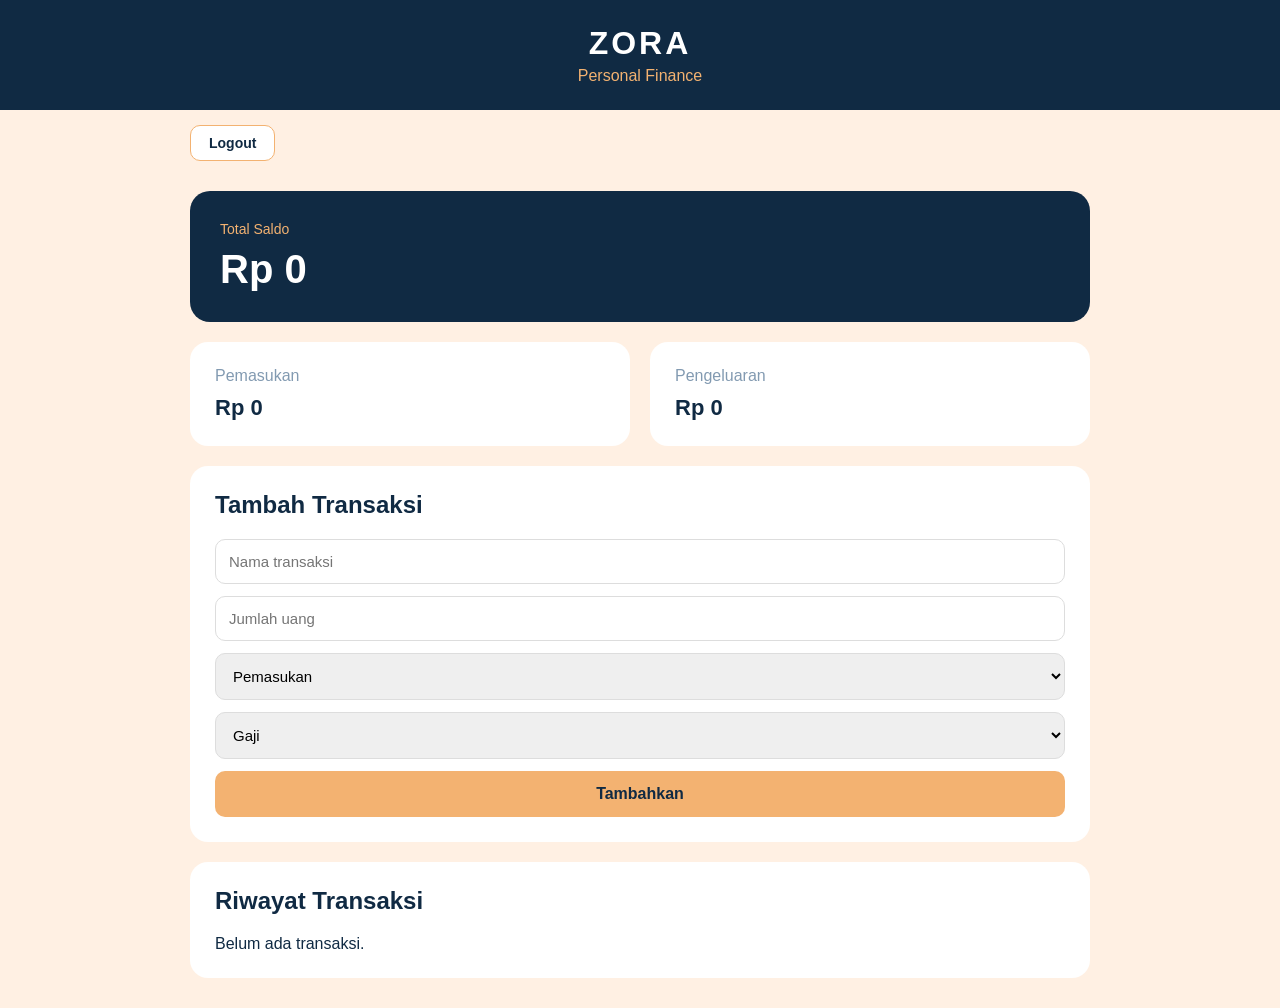
==== index.html @ 5204aea9 "Initial commit - ZORA Personal Finance" ====
<!DOCTYPE html>
<html lang="en">
<head>
    <meta charset="UTF-8">
    <meta name="viewport" content="width=device-width, initial-scale=1.0">

    <title>ZORA - Personal Finance</title>

    <link rel="stylesheet" href="style.css">

</head>

<body>

    <header>
        <h1>ZORA</h1>
        <p>Personal Finance</p>
    </header>

    <div class="logout-container">
        <button class="logout-btn" onclick="logout()">Logout</button>
    </div>

    <main>

        <section class="saldo">
            <p>Total Saldo</p>
            <h2 id="saldo">Rp 0</h2>
        </section>

        <section class="ringkasan">

            <div class="card">
                <p>Pemasukan</p>
                <h3 id="pemasukan">Rp 0</h3>
            </div>

            <div class="card">
                <p>Pengeluaran</p>
                <h3 id="pengeluaran">Rp 0</h3>
            </div>

        </section>

        <section class="form">

            <h2>Tambah Transaksi</h2>

            <div id="namaTransaksiContainer">

                <input 
                    type="text" 
                    id="namaTransaksi" 
                    placeholder="Nama transaksi"
                >

            </div>

            <input
                type="number"
                id="jumlah"
                placeholder="Jumlah uang"
            >

            <select id="jenis">
                <option value="pemasukan">Pemasukan</option>
                <option value="pengeluaran">Pengeluaran</option>
            </select>

            <select id="kategori" onchange="cekKategori()">

                <option value="gaji">Gaji</option>
                <option value="uang-saku">Uang Saku</option>
                <option value="makanan">Makanan</option>
                <option value="transportasi">Transportasi</option>
                <option value="belanja">Belanja</option>
                <option value="hiburan">Hiburan</option>
                <option value="pendidikan">Pendidikan</option>
                <option value="tabungan">Tabungan</option>
                <option value="lainnya">Lainnya</option>
            
            </select>

            <button onclick="tambahTransaksi()">
                Tambahkan
            </button>

        </section>

        <section class="riwayat">

            <h2>Riwayat Transaksi</h2>

            <div id="daftarTransaksi">
                <p>Belum ada transaksi.</p>
            </div>

        </section>

    </main>

    <script src="script.js"></script>
    
</body>
</html>
---- style.css ----
:root {
    --putih: #ffffff;
    --oren: #f3b271;
    --oren-muda: #fff0e3;
    --navy: #102a43;
    --abu: #829ab1;
}

* {
    margin: 0;
    padding: 0;
    box-sizing: border-box;
}

body {
    font-family: Arial, sans-serif;
    background-color: var(--oren-muda);
    color: var(--navy);
}

header {
    background-color: var(--navy);
    color: var(--putih);
    padding: 25px;
    text-align: center;
}

header h1 {
    font-size: 32px;
    letter-spacing: 3px;
}

header p {
    color: var(--oren);
    margin-top: 5px;
}

main {
    width: 90%;
    max-width: 900px;
    margin: 30px auto;
}

.saldo {
    background-color: var(--navy);
    color: var(--putih);
    padding: 30px;
    border-radius: 20px;
    margin-bottom: 20px;
}

.saldo p {
    color: var(--oren);
    font-size: 14px;
}

.saldo h2 {
    font-size: 40px;
    margin-top: 10px;
}

.ringkasan {
    display: flex;
    gap: 20px;
    margin-bottom: 20px;
}

.card {
    background-color: var(--putih);
    padding: 25px;
    border-radius: 18px;
    flex: 1;
}

.card p {
    color: var(--abu);
    margin-bottom: 10px;
}

.card h3 {
    font-size: 22px;
}

.form {
    background-color: var(--putih);
    padding: 25px;
    border-radius: 18px;
}

.form h2 {
    margin-bottom: 20px;
}

input,
select {
    width: 100%;
    padding: 13px;
    margin-bottom: 12px;
    border: 1px solid #ddd;
    border-radius: 10px;
    font-size: 15px;
}

button {
    width: 100%;
    padding: 14px;
    border: none;
    border-radius: 10px;
    background-color: var(--oren);
    color: var(--navy);
    font-size: 16px;
    font-weight: bold;
    cursor: pointer;
}

button:hover {
    opacity: 0.85;
}

@media (max-width: 600px) {

    .ringkasan {
        flex-direction: column;
    }

    .saldo h2 {
        font-size: 32px;
    }
}

.riwayat {
    background-color: var(--putih);
    padding: 25px;
    border-radius: 18px;
    margin-top: 20px;
}

.riwayat h2 {
    color: var(--navy);
    margin-bottom: 20px;
}

.transaksi {
    display: flex;
    align-items: center;
    gap: 15px;
    padding: 15px 0;
    border-bottom: 1px solid #eeeeee;
}

.transaksi:last-child {
    border-bottom: none;
}

.transaksi-info h3 {
    font-size: 16px;
    margin-bottom: 5px;
}

.transaksi-info p {
    color: var(--abu);
    font-size: 13px;
}

.pemasukan {
    color: #2f855a;
    background-color: #edf8f2;
}

.pengeluaran {
    color: #c05640;
    background-color: #fff1ed;
}

.nominal {
    flex: 1;
    padding: 12px 18px;
    border-radius: 10px;
    text-align: right;
    font-weight: bold;
}

.hapus-btn {
    width: 42px;
    height: 42px;
    flex-shrink: 0;

    display: flex;
    justify-content: center;
    align-items: center;

    border: none;
    border-radius: 10px;

    background-color: var(--oren-muda);
    color: var(--oren);

    cursor: pointer;
}

.hapus-btn:hover {
    background-color: var(--oren);
    color: var(--navy);
}

.transaksi-info {
    display: flex;
    align-items: center;
    gap: 12px;
}

.transaksi-icon {
    width: 42px;
    height: 42px;

    display: flex;
    justify-content: center;
    align-items: center;

    border-radius: 10px;

    background-color: var(--oren-muda);

    font-size: 20px;

    flex-shrink: 0;
}

.form p {
    margin-top: 15px;
    text-align: center;
}

.form a {
    color: var(--oren);
    font-weight: bold;
    text-decoration: none;
}

.form a:hover {
    text-decoration: underline;
}

.logout-container {
    width: 90%;
    max-width: 900px;
    margin: 15px auto 0;
}

.logout-btn {
    width: auto;
    padding: 9px 18px;
    border: 1px solid var(--oren);
    border-radius: 10px;
    background-color: var(--putih);
    color: var(--navy);
    font-size: 14px;
    font-weight: bold;
    cursor: pointer;
    transition: 0.2s;
}

.logout-btn:hover {
    background-color: var(--oren);
    color: var(--navy);
    transform: translateY(-2px);
}
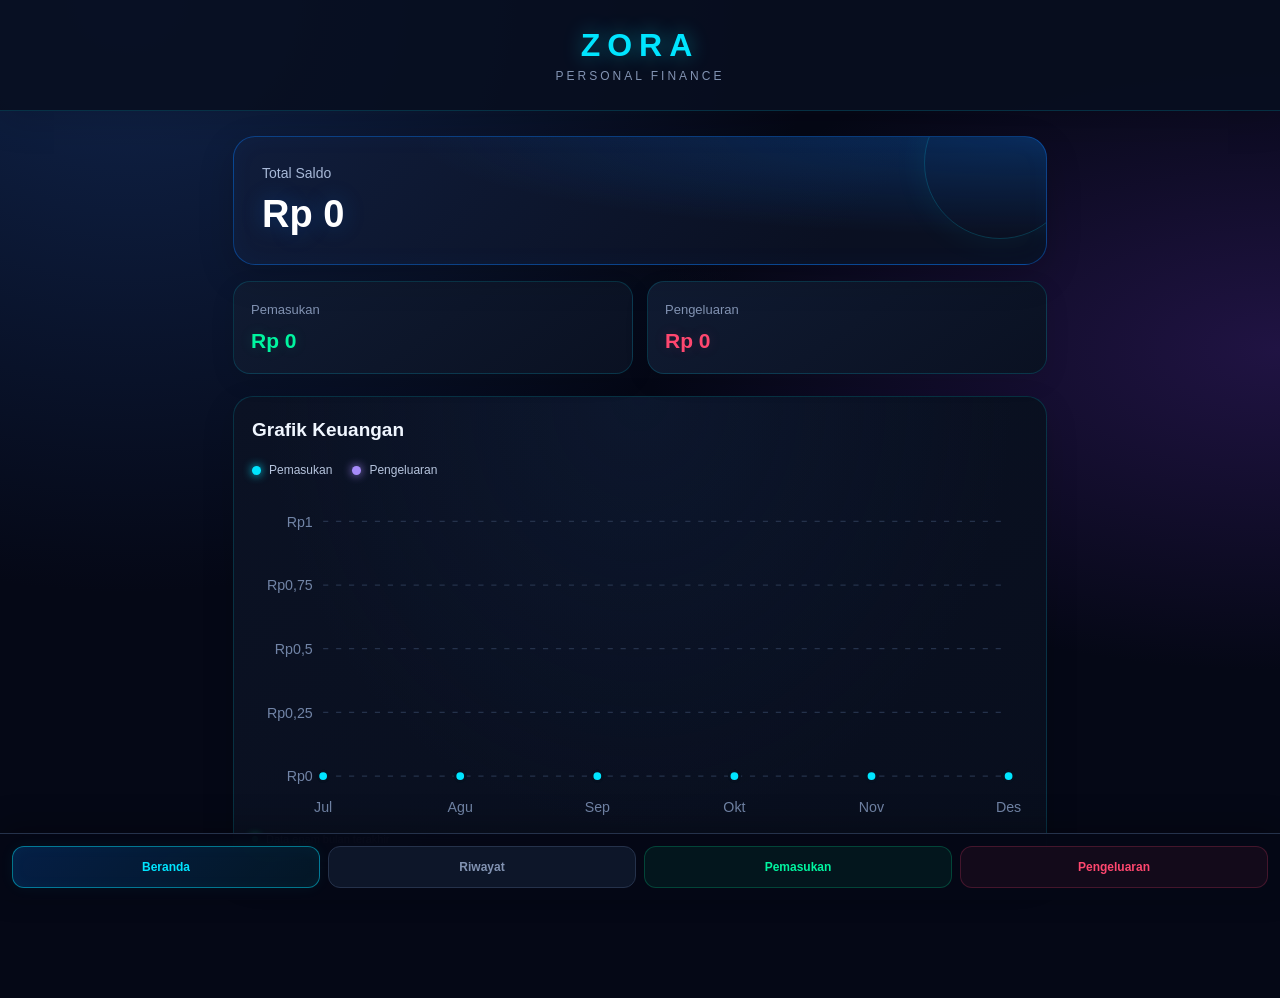
==== commit 226db50c: "Update ZORA cyberpunk UI and neon chart" ====
--- a/index.html
+++ b/index.html
@@ -1,5 +1,6 @@
+
 <!DOCTYPE html>
-<html lang="en">
+<html lang="id">
 <head>
     <meta charset="UTF-8">
     <meta name="viewport" content="width=device-width, initial-scale=1.0">
@@ -7,7 +8,6 @@
     <title>ZORA - Personal Finance</title>
 
     <link rel="stylesheet" href="style.css">
-
 </head>
 
 <body>
@@ -17,79 +17,49 @@
         <p>Personal Finance</p>
     </header>
 
-    <div class="logout-container">
-        <button class="logout-btn" onclick="logout()">Logout</button>
-    </div>
-
     <main>
 
-        <section class="saldo">
-            <p>Total Saldo</p>
-            <h2 id="saldo">Rp 0</h2>
-        </section>
+        <!-- BERANDA -->
+        <section id="menu-beranda" class="halaman aktif">
 
-        <section class="ringkasan">
+            <section class="saldo">
+                <p>Total Saldo</p>
+                <h2 id="saldo">Rp 0</h2>
+            </section>
 
-            <div class="card">
-                <p>Pemasukan</p>
-                <h3 id="pemasukan">Rp 0</h3>
-            </div>
+            <section class="ringkasan">
 
-            <div class="card">
-                <p>Pengeluaran</p>
-                <h3 id="pengeluaran">Rp 0</h3>
-            </div>
+                <div class="card">
+                    <p>Pemasukan</p>
+                    <h3 id="pemasukan">Rp 0</h3>
+                </div>
+
+                <div class="card">
+                    <p>Pengeluaran</p>
+                    <h3 id="pengeluaran">Rp 0</h3>
+                </div>
+
+            </section>
+
+            <section class="grafik">
+                <h2>Grafik Keuangan</h2>
+                <div id="grafikKeuangan">
+                    <p>Grafik akan ditampilkan di sini.</p>
+                </div>
+            </section>
 
         </section>
 
-        <section class="form">
+        <!-- RIWAYAT -->
+        <section id="menu-riwayat" class="halaman">
 
-            <h2>Tambah Transaksi</h2>
+            <div class="riwayat-header">
+                <h2>Riwayat Transaksi</h2>
 
-            <div id="namaTransaksiContainer">
-
-                <input 
-                    type="text" 
-                    id="namaTransaksi" 
-                    placeholder="Nama transaksi"
-                >
-
+                <select id="filterBulan" onchange="filterTransaksi()">
+                    <option value="semua">Semua</option>
+                </select>
             </div>
-
-            <input
-                type="number"
-                id="jumlah"
-                placeholder="Jumlah uang"
-            >
-
-            <select id="jenis">
-                <option value="pemasukan">Pemasukan</option>
-                <option value="pengeluaran">Pengeluaran</option>
-            </select>
-
-            <select id="kategori" onchange="cekKategori()">
-
-                <option value="gaji">Gaji</option>
-                <option value="uang-saku">Uang Saku</option>
-                <option value="makanan">Makanan</option>
-                <option value="transportasi">Transportasi</option>
-                <option value="belanja">Belanja</option>
-                <option value="hiburan">Hiburan</option>
-                <option value="pendidikan">Pendidikan</option>
-                <option value="tabungan">Tabungan</option>
-                <option value="lainnya">Lainnya</option>
-            
-            </select>
-
-            <button onclick="tambahTransaksi()">
-                Tambahkan
-            </button>
-
-        </section>
-
-        <section class="riwayat">
-
-            <h2>Riwayat Transaksi</h2>
 
             <div id="daftarTransaksi">
                 <p>Belum ada transaksi.</p>
@@ -97,9 +67,104 @@
 
         </section>
 
+        <!-- PEMASUKAN -->
+        <section id="menu-pemasukan" class="halaman">
+
+            <h2>Catat Pemasukan</h2>
+
+            <section class="form">
+
+                <label for="jumlah">Jumlah uang</label>
+                <input
+                    type="text"
+                    id="jumlah"
+                    inputmode="numeric"
+                    placeholder="Masukkan jumlah uang"
+                    autocomplete="off"
+                >
+
+                <label for="kategori">Kategori pemasukan</label>
+                <select id="kategori" onchange="cekKategori()">
+                    <option value="gaji">Gaji</option>
+                    <option value="uang-saku">Uang Saku</option>
+                    <option value="tabungan">Tabungan</option>
+                    <option value="lainnya">Lainnya</option>
+                </select>
+
+                <button onclick="tambahTransaksi('pemasukan')">
+                    Simpan Pemasukan
+                </button>
+
+            </section>
+
+        </section>
+
+        <!-- PENGELUARAN -->
+        <section id="menu-pengeluaran" class="halaman">
+
+            <h2>Catat Pengeluaran</h2>
+
+            <section class="form">
+
+                <label for="namaPengeluaran">Nama pengeluaran</label>
+                <input
+                    type="text"
+                    id="namaPengeluaran"
+                    placeholder="Contoh: Membeli makan"
+                >
+
+                <label for="jumlahPengeluaran">Jumlah uang</label>
+                <input
+                    type="text"
+                    id="jumlahPengeluaran"
+                    inputmode="numeric"
+                    placeholder="Masukkan jumlah uang"
+                    autocomplete="off"
+                >
+
+
+                <label for="kategoriPengeluaran">Kategori pengeluaran</label>
+                <select id="kategoriPengeluaran">
+                    <option value="makanan">Makanan</option>
+                    <option value="transportasi">Transportasi</option>
+                    <option value="belanja">Belanja</option>
+                    <option value="hiburan">Hiburan</option>
+                    <option value="pendidikan">Pendidikan</option>
+                    <option value="lainnya">Lainnya</option>
+                </select>
+
+                <button onclick="tambahTransaksi('pengeluaran')">
+                    Simpan Pengeluaran
+                </button>
+
+            </section>
+
+        </section>
+
     </main>
 
+    <!-- NAVIGASI BAWAH -->
+    <nav class="menu-navigasi">
+
+        <button class="menu-btn aktif" onclick="bukaMenu('beranda')">
+            Beranda
+        </button>
+
+        <button class="menu-btn" onclick="bukaMenu('riwayat')">
+            Riwayat
+        </button>
+
+        <button class="menu-btn" onclick="bukaMenu('pemasukan')">
+            Pemasukan
+        </button>
+
+        <button class="menu-btn" onclick="bukaMenu('pengeluaran')">
+            Pengeluaran
+        </button>
+
+    </nav>
+
     <script src="script.js"></script>
-    
+
 </body>
-</html>+</html>
--- a/style.css
+++ b/style.css
@@ -1,9 +1,19 @@
+/* =====================================
+   ZORA — CYBERPUNK DARK UI
+===================================== */
+
 :root {
-    --putih: #ffffff;
-    --oren: #f3b271;
-    --oren-muda: #fff0e3;
-    --navy: #102a43;
-    --abu: #829ab1;
+    --bg: #050816;
+    --panel: #0B1224;
+    --panel-light: #101B32;
+    --cyan: #00E5FF;
+    --blue: #087CFF;
+    --purple: #A78BFA;
+    --green: #00F5A0;
+    --red: #FF476F;
+    --text: #F0F6FF;
+    --muted: #8293B2;
+    --border: rgba(0, 229, 255, 0.16);
 }
 
 * {
@@ -13,255 +23,653 @@
 }
 
 body {
-    font-family: Arial, sans-serif;
-    background-color: var(--oren-muda);
-    color: var(--navy);
-}
+    min-height: 100vh;
+    padding-bottom: 105px;
+    font-family: "Segoe UI", Arial, sans-serif;
+    color: var(--text);
+    background:
+        radial-gradient(ellipse at 10% 0%, #10244B 0%, transparent 42%),
+        radial-gradient(ellipse at 100% 35%, #201343 0%, transparent 35%),
+        var(--bg);
+}
+
+/* HEADER */
 
 header {
-    background-color: var(--navy);
-    color: var(--putih);
-    padding: 25px;
+    position: relative;
+    overflow: hidden;
+    padding: 27px 20px;
     text-align: center;
+    background: rgba(7, 14, 31, 0.88);
+    border-bottom: 1px solid var(--border);
+    box-shadow: 0 8px 35px #00000025;
 }
 
 header h1 {
+    color: var(--cyan);
     font-size: 32px;
+    font-weight: 900;
+    letter-spacing: 7px;
+    text-shadow: 0 0 20px #00E5FF70;
+}
+
+header p {
+    margin-top: 5px;
+    color: var(--muted);
+    font-size: 12px;
     letter-spacing: 3px;
-}
-
-header p {
-    color: var(--oren);
-    margin-top: 5px;
-}
+    text-transform: uppercase;
+}
+
+/* MAIN */
 
 main {
-    width: 90%;
-    max-width: 900px;
-    margin: 30px auto;
-}
+    width: 100%;
+    max-width: 850px;
+    margin: 0 auto;
+    padding: 25px 18px;
+}
+
+.halaman {
+    display: none;
+    animation: muncul 0.3s ease;
+}
+
+.halaman.aktif {
+    display: block;
+}
+
+@keyframes muncul {
+    from {
+        opacity: 0;
+        transform: translateY(8px);
+    }
+    to {
+        opacity: 1;
+        transform: translateY(0);
+    }
+}
+
+.halaman > h2,
+.riwayat-header h2 {
+    margin-bottom: 20px;
+    font-size: 23px;
+    font-weight: 750;
+    letter-spacing: -0.5px;
+}
+
+/* TOTAL SALDO */
 
 .saldo {
-    background-color: var(--navy);
-    color: var(--putih);
-    padding: 30px;
+    position: relative;
+    overflow: hidden;
+    padding: 28px;
+    margin-bottom: 16px;
+    border: 1px solid #087CFF65;
+    border-radius: 22px;
+    background:
+        radial-gradient(ellipse at 100% 0%, #087CFF40, transparent 55%),
+        linear-gradient(135deg, #101D3B, #0A1022 75%);
+    box-shadow:
+        0 12px 35px #00000030,
+        inset 0 0 25px #087CFF0B;
+}
+
+.saldo::after {
+    content: "";
+    position: absolute;
+    top: -50px;
+    right: -30px;
+    width: 150px;
+    height: 150px;
+    border: 1px solid #00E5FF30;
+    border-radius: 50%;
+    box-shadow: 0 0 35px #00E5FF12;
+    pointer-events: none;
+}
+
+.saldo p {
+    margin-bottom: 12px;
+    color: #A8B9D8;
+    font-size: 14px;
+}
+
+.saldo h2 {
+    position: relative;
+    z-index: 1;
+    overflow-wrap: anywhere;
+    color: white;
+    font-size: clamp(26px, 5vw, 38px);
+    font-weight: 800;
+    text-shadow: 0 0 22px #087CFF45;
+}
+
+/* RINGKASAN */
+
+.ringkasan {
+    display: grid;
+    grid-template-columns: repeat(2, minmax(0, 1fr));
+    gap: 14px;
+    margin-bottom: 22px;
+}
+
+.card {
+    min-width: 0;
+    padding: 20px 17px;
+    border: 1px solid var(--border);
+    border-radius: 17px;
+    background: linear-gradient(145deg, #101B32, #0A1122);
+    box-shadow: 0 8px 24px #00000018;
+    transition: transform 0.2s, border-color 0.2s;
+}
+
+.card:hover {
+    transform: translateY(-3px);
+    border-color: #00E5FF65;
+}
+
+.card p {
+    margin-bottom: 12px;
+    color: var(--muted);
+    font-size: 13px;
+}
+
+.card h3 {
+    overflow-wrap: anywhere;
+    font-size: clamp(14px, 2.8vw, 21px);
+    font-weight: 750;
+}
+
+.card:first-child h3 {
+    color: var(--green);
+    text-shadow: 0 0 14px #00F5A025;
+}
+
+.card:last-child h3 {
+    color: var(--red);
+    text-shadow: 0 0 14px #FF476F25;
+}
+
+/* GRAFIK */
+
+.grafik {
+    min-width: 0;
+    padding: 22px 18px;
+    overflow: hidden;
+    border: 1px solid var(--border);
     border-radius: 20px;
-    margin-bottom: 20px;
-}
-
-.saldo p {
-    color: var(--oren);
+    background:
+        radial-gradient(ellipse at 50% 0%, #12264A45, transparent 65%),
+        linear-gradient(145deg, #0B1224, #080E1D);
+    box-shadow: 0 12px 32px #00000025;
+}
+
+.grafik h2 {
+    margin-bottom: 22px;
+    font-size: 19px;
+    font-weight: 750;
+}
+
+.grafik-ringkasan {
+    display: flex;
+    flex-wrap: wrap;
+    gap: 20px;
+    margin-bottom: 12px;
+}
+
+.legenda-item {
+    display: flex;
+    align-items: center;
+    gap: 8px;
+    color: #B6C4DD;
+    font-size: 12px;
+}
+
+.legenda-dot {
+    width: 9px;
+    height: 9px;
+    border-radius: 50%;
+}
+
+.dot-masuk {
+    background: var(--cyan);
+    box-shadow: 0 0 10px #00E5FF;
+}
+
+.dot-keluar {
+    background: var(--purple);
+    box-shadow: 0 0 10px #A78BFA;
+}
+
+.grafik-svg-wrapper {
+    width: 100%;
+    min-width: 0;
+}
+
+.neon-chart {
+    display: block;
+    width: 100%;
+    height: auto;
+    overflow: visible;
+}
+
+.grid-line {
+    stroke: #25324B;
+    stroke-width: 1;
+    stroke-dasharray: 4 6;
+}
+
+.axis-label {
+    fill: #7184A6;
+    font-family: "Segoe UI", Arial, sans-serif;
+    font-size: 11px;
+}
+
+.garis-chart {
+    fill: none;
+    stroke-width: 2.8;
+    stroke-linecap: round;
+    stroke-linejoin: round;
+}
+
+.garis-masuk {
+    stroke: var(--cyan);
+}
+
+.garis-keluar {
+    stroke: var(--purple);
+}
+
+.titik-pemasukan {
+    fill: var(--cyan);
+    stroke: #07101F;
+    stroke-width: 2;
+}
+
+.titik-pengeluaran {
+    fill: var(--purple);
+    stroke: #07101F;
+    stroke-width: 2;
+}
+
+.grafik-keterangan {
+    display: flex;
+    align-items: center;
+    gap: 8px;
+    margin-top: 8px;
+    color: var(--muted);
+    font-size: 11px;
+}
+
+.grafik-keterangan span {
+    width: 6px;
+    height: 6px;
+    border-radius: 50%;
+    background: var(--green);
+    box-shadow: 0 0 8px var(--green);
+}
+
+/* FORM */
+
+.form {
+    display: flex;
+    flex-direction: column;
+    gap: 10px;
+    padding: 23px;
+    border: 1px solid var(--border);
+    border-radius: 18px;
+    background: linear-gradient(145deg, #101B32, #0A1122);
+    box-shadow: 0 10px 30px #00000020;
+}
+
+.form label {
+    margin-top: 7px;
+    color: #C4D2E9;
+    font-size: 13px;
+    font-weight: 650;
+}
+
+.form input,
+.form select,
+.riwayat-header select {
+    width: 100%;
+    min-width: 0;
+    padding: 13px 14px;
+    border: 1px solid #293957;
+    border-radius: 11px;
+    outline: none;
+    background: #080F20;
+    color: var(--text);
+    font-family: inherit;
     font-size: 14px;
-}
-
-.saldo h2 {
-    font-size: 40px;
-    margin-top: 10px;
-}
-
-.ringkasan {
-    display: flex;
-    gap: 20px;
-    margin-bottom: 20px;
-}
-
-.card {
-    background-color: var(--putih);
-    padding: 25px;
-    border-radius: 18px;
-    flex: 1;
-}
-
-.card p {
-    color: var(--abu);
-    margin-bottom: 10px;
-}
-
-.card h3 {
-    font-size: 22px;
-}
-
-.form {
-    background-color: var(--putih);
-    padding: 25px;
-    border-radius: 18px;
-}
-
-.form h2 {
-    margin-bottom: 20px;
-}
-
-input,
-select {
-    width: 100%;
-    padding: 13px;
-    margin-bottom: 12px;
-    border: 1px solid #ddd;
-    border-radius: 10px;
-    font-size: 15px;
-}
-
-button {
-    width: 100%;
+    transition: border-color 0.2s, box-shadow 0.2s;
+}
+
+.form input::placeholder {
+    color: #5E6F8E;
+}
+
+.form input:focus,
+.form select:focus,
+.riwayat-header select:focus {
+    border-color: var(--cyan);
+    box-shadow: 0 0 0 3px #00E5FF15;
+}
+
+.form button {
+    margin-top: 12px;
     padding: 14px;
-    border: none;
-    border-radius: 10px;
-    background-color: var(--oren);
-    color: var(--navy);
-    font-size: 16px;
-    font-weight: bold;
+    border: 1px solid #00E5FF65;
+    border-radius: 11px;
+    background: linear-gradient(100deg, #087CFF, #075BC4);
+    color: white;
+    font-size: 14px;
+    font-weight: 750;
     cursor: pointer;
-}
-
-button:hover {
-    opacity: 0.85;
-}
-
-@media (max-width: 600px) {
-
-    .ringkasan {
-        flex-direction: column;
-    }
-
-    .saldo h2 {
-        font-size: 32px;
-    }
-}
-
-.riwayat {
-    background-color: var(--putih);
-    padding: 25px;
-    border-radius: 18px;
-    margin-top: 20px;
-}
-
-.riwayat h2 {
-    color: var(--navy);
-    margin-bottom: 20px;
-}
-
-.transaksi {
-    display: flex;
-    align-items: center;
-    gap: 15px;
-    padding: 15px 0;
-    border-bottom: 1px solid #eeeeee;
-}
-
-.transaksi:last-child {
-    border-bottom: none;
-}
-
-.transaksi-info h3 {
-    font-size: 16px;
-    margin-bottom: 5px;
-}
-
-.transaksi-info p {
-    color: var(--abu);
-    font-size: 13px;
-}
-
-.pemasukan {
-    color: #2f855a;
-    background-color: #edf8f2;
-}
-
-.pengeluaran {
-    color: #c05640;
-    background-color: #fff1ed;
-}
-
-.nominal {
-    flex: 1;
-    padding: 12px 18px;
-    border-radius: 10px;
-    text-align: right;
-    font-weight: bold;
-}
-
-.hapus-btn {
-    width: 42px;
-    height: 42px;
-    flex-shrink: 0;
-
-    display: flex;
-    justify-content: center;
-    align-items: center;
-
-    border: none;
-    border-radius: 10px;
-
-    background-color: var(--oren-muda);
-    color: var(--oren);
-
-    cursor: pointer;
-}
-
-.hapus-btn:hover {
-    background-color: var(--oren);
-    color: var(--navy);
-}
-
-.transaksi-info {
-    display: flex;
+    box-shadow: 0 5px 20px #087CFF25;
+    transition: transform 0.2s, filter 0.2s;
+}
+
+.form button:hover {
+    filter: brightness(1.15);
+    transform: translateY(-2px);
+}
+
+/* RIWAYAT */
+
+#menu-riwayat .riwayat-header {
+    display: flex;
+    justify-content: space-between;
     align-items: center;
     gap: 12px;
-}
-
-.transaksi-icon {
-    width: 42px;
-    height: 42px;
-
-    display: flex;
+    margin-bottom: 20px;
+}
+
+#menu-riwayat .riwayat-header h2 {
+    margin: 0;
+}
+
+#menu-riwayat .riwayat-header select {
+    width: auto;
+    max-width: 150px;
+}
+
+#daftarTransaksi {
+    display: flex;
+    flex-direction: column;
+    gap: 12px;
+}
+
+#daftarTransaksi > p {
+    padding: 22px;
+    border: 1px dashed #293957;
+    border-radius: 14px;
+    color: var(--muted);
+    text-align: center;
+}
+
+#daftarTransaksi .transaksi {
+    display: flex;
+    align-items: center;
+    gap: 12px;
+    min-width: 0;
+    padding: 15px;
+    border: 1px solid #1D2B45;
+    border-radius: 16px;
+    background: linear-gradient(120deg, #101A2E, #0A1120);
+    transition: border-color 0.2s, transform 0.2s;
+}
+
+#daftarTransaksi .transaksi:hover {
+    border-color: #00E5FF55;
+    transform: translateY(-2px);
+}
+
+#daftarTransaksi .transaksi-info {
+    display: flex;
+    align-items: center;
+    flex: 1;
+    gap: 12px;
+    min-width: 0;
+}
+
+#daftarTransaksi .transaksi-icon {
+    display: flex;
+    align-items: center;
     justify-content: center;
+    flex: 0 0 44px;
+    width: 44px;
+    height: 44px;
+    border: 1px solid #293957;
+    border-radius: 13px;
+    background: #15233B;
+    font-size: 20px;
+}
+
+#daftarTransaksi .transaksi-info h3 {
+    margin-bottom: 5px;
+    overflow-wrap: anywhere;
+    color: #E8F0FF;
+    font-size: 14px;
+}
+
+#daftarTransaksi .transaksi-info p {
+    color: var(--muted);
+    font-size: 11px;
+    line-height: 1.5;
+}
+
+#daftarTransaksi .nominal {
+    flex: 0 1 180px;
+    min-width: 0;
+    padding: 10px;
+    border-radius: 10px;
+    background: #00F5A012;
+    color: var(--green);
+    font-size: 12px;
+    font-weight: 750;
+    text-align: right;
+    overflow-wrap: anywhere;
+}
+
+#daftarTransaksi .nominal.pengeluaran {
+    background: #FF476F12;
+    color: var(--red);
+}
+
+/* TOMBOL HAPUS */
+
+#daftarTransaksi .hapus-btn {
+    display: flex;
     align-items: center;
-
+    justify-content: center;
+    flex: 0 0 38px;
+    width: 38px;
+    height: 38px;
+    padding: 0;
+    border: 1px solid #FF476F45;
     border-radius: 10px;
-
-    background-color: var(--oren-muda);
-
-    font-size: 20px;
-
-    flex-shrink: 0;
-}
-
-.form p {
-    margin-top: 15px;
-    text-align: center;
-}
-
-.form a {
-    color: var(--oren);
-    font-weight: bold;
-    text-decoration: none;
-}
-
-.form a:hover {
-    text-decoration: underline;
-}
-
-.logout-container {
-    width: 90%;
-    max-width: 900px;
-    margin: 15px auto 0;
-}
-
-.logout-btn {
-    width: auto;
-    padding: 9px 18px;
-    border: 1px solid var(--oren);
-    border-radius: 10px;
-    background-color: var(--putih);
-    color: var(--navy);
-    font-size: 14px;
-    font-weight: bold;
+    background: #FF476F12;
+    color: var(--red);
+    font-size: 17px;
     cursor: pointer;
-    transition: 0.2s;
-}
-
-.logout-btn:hover {
-    background-color: var(--oren);
-    color: var(--navy);
-    transform: translateY(-2px);
+    transition: background 0.2s, transform 0.2s;
+}
+
+#daftarTransaksi .hapus-btn:hover {
+    background: #FF476F25;
+    transform: scale(1.05);
+}
+
+/* NAVIGASI BAWAH */
+
+.menu-navigasi {
+    position: fixed;
+    z-index: 1000;
+    right: 0;
+    bottom: 0;
+    left: 0;
+    display: flex;
+    gap: 8px;
+    padding: 12px 12px;
+    padding-bottom: max(12px, env(safe-area-inset-bottom));
+    border-top: 1px solid #25324B;
+    background: rgba(5, 8, 22, 0.94);
+    box-shadow: 0 -8px 30px #00000040;
+    backdrop-filter: blur(18px);
+}
+
+.menu-btn {
+    flex: 1;
+    min-width: 0;
+    padding: 13px 5px;
+    border: 1px solid #25324B;
+    border-radius: 12px;
+    background: #0D1629;
+    color: #8293B2;
+    font-size: 12px;
+    font-weight: 700;
+    cursor: pointer;
+    transition: all 0.2s;
+}
+
+.menu-btn:hover {
+    border-color: #00E5FF60;
+    color: white;
+}
+
+.menu-btn.aktif {
+    border-color: #00E5FF75;
+    background: linear-gradient(135deg, #087CFF35, #00E5FF12);
+    color: var(--cyan);
+    box-shadow: inset 0 0 16px #00E5FF09, 0 0 15px #00E5FF0D;
+}
+
+/* TOMBOL PEMASUKAN DAN PENGELUARAN */
+
+.menu-navigasi .menu-btn:nth-child(3) {
+    border-color: #00F5A035;
+    background: #00F5A010;
+    color: var(--green);
+}
+
+.menu-navigasi .menu-btn:nth-child(3).aktif {
+    background: #00F5A022;
+    box-shadow: 0 0 15px #00F5A015;
+}
+
+.menu-navigasi .menu-btn:nth-child(4) {
+    border-color: #FF476F35;
+    background: #FF476F10;
+    color: var(--red);
+}
+
+.menu-navigasi .menu-btn:nth-child(4).aktif {
+    background: #FF476F22;
+    box-shadow: 0 0 15px #FF476F15;
+}
+
+/* RESPONSIVE */
+
+@media (max-width: 600px) {
+    main {
+        padding: 20px 13px;
+    }
+
+    header {
+        padding: 22px 15px;
+    }
+
+    header h1 {
+        font-size: 28px;
+    }
+
+    .saldo {
+        padding: 23px;
+    }
+
+    .ringkasan {
+        gap: 10px;
+    }
+
+    .card {
+        padding: 17px 12px;
+    }
+
+    .grafik {
+        padding: 18px 12px;
+    }
+
+    .form {
+        padding: 18px;
+    }
+
+    .menu-navigasi {
+        gap: 5px;
+        padding-right: 7px;
+        padding-left: 7px;
+    }
+
+    .menu-btn {
+        padding: 12px 2px;
+        font-size: 10px;
+    }
+
+    #daftarTransaksi .transaksi {
+        display: grid;
+        grid-template-columns: 42px minmax(0, 1fr) 36px;
+        gap: 9px;
+        padding: 12px;
+    }
+
+    #daftarTransaksi .transaksi-info {
+        display: contents;
+    }
+
+    #daftarTransaksi .transaksi-icon {
+        grid-column: 1;
+        grid-row: 1;
+        width: 42px;
+        height: 42px;
+    }
+
+    #daftarTransaksi .transaksi-info > div:last-child {
+        grid-column: 2;
+        grid-row: 1;
+        min-width: 0;
+    }
+
+    #daftarTransaksi .nominal {
+        grid-column: 2;
+        grid-row: 2;
+        width: 100%;
+        padding: 8px;
+        text-align: left;
+    }
+
+    #daftarTransaksi .hapus-btn {
+        grid-column: 3;
+        grid-row: 1;
+        width: 36px;
+        height: 36px;
+    }
+}
+
+@media (max-width: 360px) {
+    .saldo h2 {
+        font-size: 24px;
+    }
+
+    .card h3 {
+        font-size: 13px;
+    }
+
+    .grafik-ringkasan {
+        gap: 12px;
+    }
+
+    #menu-riwayat .riwayat-header {
+        align-items: flex-start;
+        flex-direction: column;
+    }
 }
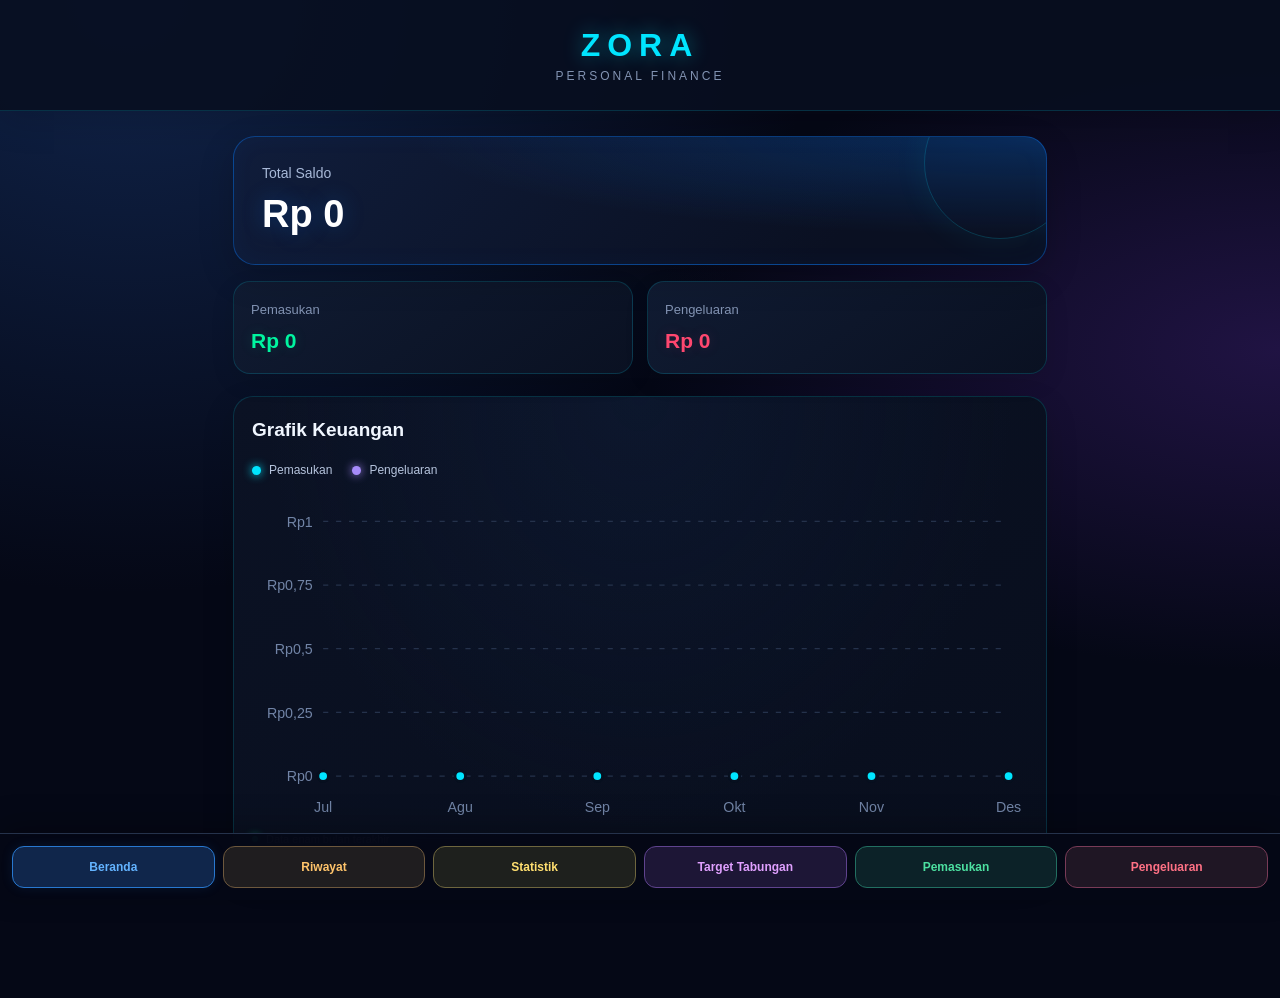
==== commit a0760b91: "Update ZORA and fix savings allocation" ====
--- a/index.html
+++ b/index.html
@@ -12,6 +12,7 @@
 
 <body>
 
+    <!-- HEADER -->
     <header>
         <h1>ZORA</h1>
         <p>Personal Finance</p>
@@ -19,7 +20,9 @@
 
     <main>
 
-        <!-- BERANDA -->
+        <!-- =========================
+             BERANDA
+        ========================== -->
         <section id="menu-beranda" class="halaman aktif">
 
             <section class="saldo">
@@ -43,6 +46,7 @@
 
             <section class="grafik">
                 <h2>Grafik Keuangan</h2>
+
                 <div id="grafikKeuangan">
                     <p>Grafik akan ditampilkan di sini.</p>
                 </div>
@@ -50,15 +54,42 @@
 
         </section>
 
-        <!-- RIWAYAT -->
+
+        <!-- =========================
+             RIWAYAT TRANSAKSI
+        ========================== -->
         <section id="menu-riwayat" class="halaman">
 
             <div class="riwayat-header">
                 <h2>Riwayat Transaksi</h2>
 
-                <select id="filterBulan" onchange="filterTransaksi()">
-                    <option value="semua">Semua</option>
+                <select
+                    id="filterBulan"
+                    onchange="filterTransaksi()"
+                >
+                    <option value="semua">Semua Bulan</option>
                 </select>
+            </div>
+
+            <div class="filter-transaksi">
+
+                <input
+                    type="search"
+                    id="cariTransaksi"
+                    placeholder="Cari nama transaksi..."
+                    oninput="filterTransaksi()"
+                    autocomplete="off"
+                >
+
+                <select
+                    id="filterJenis"
+                    onchange="filterTransaksi()"
+                >
+                    <option value="semua">Semua Jenis</option>
+                    <option value="pemasukan">Pemasukan</option>
+                    <option value="pengeluaran">Pengeluaran</option>
+                </select>
+
             </div>
 
             <div id="daftarTransaksi">
@@ -67,14 +98,258 @@
 
         </section>
 
-        <!-- PEMASUKAN -->
+
+        <!-- =========================
+             STATISTIK KEUANGAN
+        ========================== -->
+        <section id="menu-statistik" class="halaman">
+
+            <h2>Statistik Keuangan</h2>
+
+            <div class="statistik-filter">
+
+                <label for="filterBulanStatistik">
+                    Periode Statistik
+                </label>
+
+                <select id="filterBulanStatistik">
+                    <option value="semua">Semua Periode</option>
+                </select>
+
+            </div>
+
+            <div class="statistik-grid">
+
+                <div class="statistik-card">
+                    <p>Total Transaksi</p>
+                    <h3 id="statTotalTransaksi">0</h3>
+                </div>
+
+                <div class="statistik-card">
+                    <p>Rata-rata Pengeluaran</p>
+                    <h3 id="statRataPengeluaran">Rp 0</h3>
+                </div>
+
+                <div class="statistik-card">
+                    <p>Pengeluaran Terbesar</p>
+                    <h3 id="statPengeluaranTerbesar">Rp 0</h3>
+                    <span id="statNamaPengeluaran">
+                        Belum ada data
+                    </span>
+                </div>
+
+                <div class="statistik-card">
+                    <p>Kategori Terbesar</p>
+                    <h3 id="statKategoriTerbesar">
+                        Belum ada data
+                    </h3>
+                </div>
+
+            </div>
+
+            <div class="statistik-perbandingan">
+
+                <h3>Pemasukan vs Pengeluaran</h3>
+
+                <div id="grafikStatistik">
+                    <p>Statistik akan ditampilkan di sini.</p>
+                </div>
+
+            </div>
+
+        </section>
+
+
+        <!-- =========================
+             TARGET TABUNGAN
+        ========================== -->
+        <section id="menu-tabungan" class="halaman">
+
+            <!-- HEADER TARGET -->
+            <div class="target-halaman-header">
+
+                <div>
+                    <h2>Target Tabungan</h2>
+
+                    <p class="tabungan-deskripsi">
+                        Wujudkan tujuan keuanganmu sedikit demi sedikit.
+                    </p>
+                </div>
+
+                <button
+                    type="button"
+                    class="tombol-tambah-target"
+                    onclick="tampilkanFormTarget(true)"
+                    aria-label="Tambah target tabungan"
+                    title="Tambah target tabungan"
+                >
+                    +
+                </button>
+
+            </div>
+
+
+            <!-- TAMPILAN KETIKA BELUM ADA TARGET -->
+            <div id="targetKosong" class="target-kosong">
+
+                <div class="target-kosong-ikon">
+                    +
+                </div>
+
+                <h3>Belum Ada Target Tabungan</h3>
+
+                <p>
+                    Mulai rencanakan tabunganmu dan capai tujuan
+                    keuangan yang kamu inginkan.
+                </p>
+
+                <button
+                    type="button"
+                    class="tombol-mulai-target"
+                    onclick="tampilkanFormTarget(true)"
+                >
+                    + Buat Target Pertama
+                </button>
+
+            </div>
+
+
+            <!-- FORM MEMBUAT TARGET BARU -->
+            <section
+                id="formTargetBaru"
+                class="form form-target-baru"
+                hidden
+            >
+
+                <div class="form-target-header">
+
+                    <h3>Buat Target Baru</h3>
+
+                    <button
+                        type="button"
+                        class="tombol-tutup-target"
+                        onclick="tampilkanFormTarget(false)"
+                        aria-label="Tutup formulir"
+                        title="Tutup formulir"
+                    >
+                        &times;
+                    </button>
+
+                </div>
+
+                <label for="namaTarget">
+                    Nama target
+                </label>
+
+                <input
+                    type="text"
+                    id="namaTarget"
+                    placeholder="Contoh: Beli laptop"
+                    autocomplete="off"
+                >
+
+                <label for="nominalTarget">
+                    Nominal target
+                </label>
+
+                <input
+                    type="text"
+                    id="nominalTarget"
+                    inputmode="numeric"
+                    placeholder="Contoh: 5.000.000"
+                    autocomplete="off"
+                >
+
+                <label for="tabunganAwal">
+                    Tabungan awal (opsional)
+                </label>
+
+                <input
+                    type="text"
+                    id="tabunganAwal"
+                    inputmode="numeric"
+                    placeholder="Masukkan nominal awal"
+                    autocomplete="off"
+                >
+
+                <button
+                    type="button"
+                    onclick="buatTargetTabungan()"
+                >
+                    Buat Target
+                </button>
+
+            </section>
+
+
+            <!-- DAFTAR TARGET SAYA -->
+            <section class="daftar-target">
+
+                <h3>Target Saya</h3>
+
+                <div id="daftarTargetTabungan">
+                    <p>Belum ada target tabungan.</p>
+                </div>
+
+            </section>
+
+
+            <!-- FORM TAMBAH TABUNGAN MANUAL -->
+            <section
+                id="formTabunganManual"
+                class="form form-tabungan-manual"
+                hidden
+            >
+
+                <h3>Tambah Tabungan Manual</h3>
+
+                <label for="pilihTargetManual">
+                    Pilih target
+                </label>
+
+                <select id="pilihTargetManual">
+                    <option value="">
+                        Pilih target tabungan
+                    </option>
+                </select>
+
+                <label for="nominalManual">
+                    Nominal tabungan
+                </label>
+
+                <input
+                    type="text"
+                    id="nominalManual"
+                    inputmode="numeric"
+                    placeholder="Masukkan nominal"
+                    autocomplete="off"
+                >
+
+                <button
+                    type="button"
+                    onclick="tambahTabunganManual()"
+                >
+                    Tambahkan Tabungan
+                </button>
+
+            </section>
+
+        </section>
+
+
+        <!-- =========================
+             PEMASUKAN
+        ========================== -->
         <section id="menu-pemasukan" class="halaman">
 
             <h2>Catat Pemasukan</h2>
 
             <section class="form">
 
-                <label for="jumlah">Jumlah uang</label>
+                <label for="jumlah">
+                    Jumlah uang
+                </label>
+
                 <input
                     type="text"
                     id="jumlah"
@@ -83,15 +358,76 @@
                     autocomplete="off"
                 >
 
-                <label for="kategori">Kategori pemasukan</label>
-                <select id="kategori" onchange="cekKategori()">
+
+                <label for="kategori">
+                    Kategori pemasukan
+                </label>
+
+                <select
+                    id="kategori"
+                    onchange="cekKategori()"
+                >
                     <option value="gaji">Gaji</option>
                     <option value="uang-saku">Uang Saku</option>
                     <option value="tabungan">Tabungan</option>
                     <option value="lainnya">Lainnya</option>
                 </select>
 
-                <button onclick="tambahTransaksi('pemasukan')">
+
+                <!-- ALOKASI PEMASUKAN KE TARGET -->
+                <div class="alokasi-tabungan">
+
+                    <label for="targetAlokasi">
+                        Alokasikan ke target tabungan (opsional)
+                    </label>
+
+                    <select id="targetAlokasi">
+                        <option value="">
+                            Tidak dialokasikan
+                        </option>
+                    </select>
+
+                    <label for="jumlahAlokasi">
+                        Nominal yang ditabung
+                    </label>
+
+                    <input
+                        type="text"
+                        id="jumlahAlokasi"
+                        inputmode="numeric"
+                        placeholder="Masukkan nominal alokasi"
+                        autocomplete="off"
+                    >
+
+                    <p class="bantuan-alokasi">
+                        Nominal alokasi tidak boleh melebihi
+                        jumlah pemasukan.
+                    </p>
+
+                </div>
+
+
+                <!-- NAMA PEMASUKAN UNTUK KATEGORI LAINNYA -->
+                <div id="namaTransaksiContainer" hidden>
+
+                    <label for="namaTransaksi">
+                        Nama pemasukan
+                    </label>
+
+                    <input
+                        type="text"
+                        id="namaTransaksi"
+                        placeholder="Contoh: Hadiah lomba"
+                        autocomplete="off"
+                    >
+
+                </div>
+
+
+                <button
+                    type="button"
+                    onclick="tambahTransaksi('pemasukan')"
+                >
                     Simpan Pemasukan
                 </button>
 
@@ -99,21 +435,32 @@
 
         </section>
 
-        <!-- PENGELUARAN -->
+
+        <!-- =========================
+             PENGELUARAN
+        ========================== -->
         <section id="menu-pengeluaran" class="halaman">
 
             <h2>Catat Pengeluaran</h2>
 
             <section class="form">
 
-                <label for="namaPengeluaran">Nama pengeluaran</label>
+                <label for="namaPengeluaran">
+                    Nama pengeluaran
+                </label>
+
                 <input
                     type="text"
                     id="namaPengeluaran"
                     placeholder="Contoh: Membeli makan"
-                >
-
-                <label for="jumlahPengeluaran">Jumlah uang</label>
+                    autocomplete="off"
+                >
+
+
+                <label for="jumlahPengeluaran">
+                    Jumlah uang
+                </label>
+
                 <input
                     type="text"
                     id="jumlahPengeluaran"
@@ -123,7 +470,10 @@
                 >
 
 
-                <label for="kategoriPengeluaran">Kategori pengeluaran</label>
+                <label for="kategoriPengeluaran">
+                    Kategori pengeluaran
+                </label>
+
                 <select id="kategoriPengeluaran">
                     <option value="makanan">Makanan</option>
                     <option value="transportasi">Transportasi</option>
@@ -133,7 +483,11 @@
                     <option value="lainnya">Lainnya</option>
                 </select>
 
-                <button onclick="tambahTransaksi('pengeluaran')">
+
+                <button
+                    type="button"
+                    onclick="tambahTransaksi('pengeluaran')"
+                >
                     Simpan Pengeluaran
                 </button>
 
@@ -143,27 +497,64 @@
 
     </main>
 
-    <!-- NAVIGASI BAWAH -->
+
+    <!-- =========================
+         NAVIGASI BAWAH
+    ========================== -->
     <nav class="menu-navigasi">
 
-        <button class="menu-btn aktif" onclick="bukaMenu('beranda')">
+        <button
+            type="button"
+            class="menu-btn aktif"
+            onclick="bukaMenu('beranda')"
+        >
             Beranda
         </button>
 
-        <button class="menu-btn" onclick="bukaMenu('riwayat')">
+        <button
+            type="button"
+            class="menu-btn"
+            onclick="bukaMenu('riwayat')"
+        >
             Riwayat
         </button>
 
-        <button class="menu-btn" onclick="bukaMenu('pemasukan')">
+        <button
+            type="button"
+            class="menu-btn"
+            onclick="bukaMenu('statistik')"
+        >
+            Statistik
+        </button>
+
+        <button
+            type="button"
+            class="menu-btn"
+            onclick="bukaMenu('tabungan')"
+        >
+            Target Tabungan
+        </button>
+
+        <button
+            type="button"
+            class="menu-btn"
+            onclick="bukaMenu('pemasukan')"
+        >
             Pemasukan
         </button>
 
-        <button class="menu-btn" onclick="bukaMenu('pengeluaran')">
+        <button
+            type="button"
+            class="menu-btn"
+            onclick="bukaMenu('pengeluaran')"
+        >
             Pengeluaran
         </button>
 
     </nav>
 
+
+    <!-- JAVASCRIPT -->
     <script src="script.js"></script>
 
 </body>
--- a/style.css
+++ b/style.css
@@ -377,6 +377,46 @@
 
 /* RIWAYAT */
 
+
+/* PENCARIAN DAN FILTER TRANSAKSI */
+
+.filter-transaksi {
+    display: grid;
+    grid-template-columns: minmax(0, 1fr) minmax(130px, 180px);
+    gap: 10px;
+    margin-bottom: 20px;
+}
+
+.filter-transaksi input,
+.filter-transaksi select {
+    width: 100%;
+    min-width: 0;
+    padding: 13px 14px;
+    border: 1px solid #293957;
+    border-radius: 11px;
+    outline: none;
+    background: #080F20;
+    color: var(--text);
+    font-family: inherit;
+    font-size: 14px;
+}
+
+.filter-transaksi input::placeholder {
+    color: #5E6F8E;
+}
+
+.filter-transaksi input:focus,
+.filter-transaksi select:focus {
+    border-color: var(--cyan);
+    box-shadow: 0 0 0 3px #00E5FF15;
+}
+
+@media (max-width: 420px) {
+    .filter-transaksi {
+        grid-template-columns: 1fr;
+    }
+}
+
 #menu-riwayat .riwayat-header {
     display: flex;
     justify-content: space-between;
@@ -672,4 +712,653 @@
         align-items: flex-start;
         flex-direction: column;
     }
-}+}
+
+
+/* =====================================
+   STATISTIK KEUANGAN
+   ===================================== */
+
+   #menu-statistik {
+    width: 100%;
+    max-width: 900px;
+    margin: 0 auto;
+    padding: 26px 24px 35px;
+}
+
+#menu-statistik > h2 {
+    margin: 0 0 24px;
+    font-size: 26px;
+    font-weight: 800;
+    color: var(--text, #edf4ff);
+}
+
+.statistik-filter {
+    display: flex;
+    flex-direction: column;
+    gap: 9px;
+    margin-bottom: 22px;
+}
+
+.statistik-filter label {
+    color: var(--muted, #8b9cba);
+    font-size: 13px;
+    font-weight: 600;
+}
+
+.statistik-filter select {
+    width: 100%;
+    max-width: 300px;
+    padding: 12px 14px;
+    border: 1px solid #293957;
+    border-radius: 10px;
+    background: #0d172b;
+    color: #edf4ff;
+    font: inherit;
+    outline: none;
+}
+
+.statistik-grid {
+    display: grid;
+    grid-template-columns: repeat(2, minmax(0, 1fr));
+    gap: 16px;
+    margin-bottom: 22px;
+}
+
+.statistik-card {
+    min-width: 0;
+    padding: 20px;
+    border: 1px solid #243451;
+    border-radius: 16px;
+    background: linear-gradient(145deg, #101c33, #0a1020);
+    box-shadow: 0 8px 24px #00000018;
+}
+
+.statistik-card p {
+    margin: 0 0 12px;
+    color: #91a3c1;
+    font-size: 13px;
+}
+
+.statistik-card h3 {
+    margin: 0;
+    color: #00e5ff;
+    font-size: clamp(18px, 2.3vw, 25px);
+    font-weight: 800;
+    overflow-wrap: anywhere;
+}
+
+#statNamaPengeluaran {
+    display: block;
+    margin-top: 9px;
+    color: #c1cde0;
+    font-size: 12px;
+    overflow-wrap: anywhere;
+}
+
+#menu-statistik .statistik-card:nth-child(2) h3 {
+    color: #a78bfa;
+}
+
+#menu-statistik .statistik-card:nth-child(3) h3 {
+    color: #ff6b9d;
+}
+
+#menu-statistik .statistik-card:nth-child(4) h3 {
+    color: #38d9a9;
+}
+
+.statistik-perbandingan {
+    padding: 22px;
+    border: 1px solid #243451;
+    border-radius: 16px;
+    background: #0c1528;
+}
+
+.statistik-perbandingan > h3 {
+    margin: 0 0 24px;
+    color: #edf4ff;
+    font-size: 18px;
+}
+
+.statistik-baris {
+    margin-bottom: 22px;
+}
+
+.statistik-baris:last-child {
+    margin-bottom: 0;
+}
+
+.statistik-bar-label {
+    display: flex;
+    justify-content: space-between;
+    align-items: center;
+    gap: 12px;
+    margin-bottom: 10px;
+    color: #b8c7df;
+    font-size: 13px;
+}
+
+.statistik-bar-label strong {
+    color: #edf4ff;
+    text-align: right;
+    overflow-wrap: anywhere;
+}
+
+.statistik-bar-lintasan {
+    width: 100%;
+    height: 12px;
+    overflow: hidden;
+    border-radius: 20px;
+    background: #1b2941;
+}
+
+.statistik-bar-pemasukan,
+.statistik-bar-pengeluaran {
+    height: 100%;
+    min-width: 0;
+    border-radius: inherit;
+    transition: width 0.35s ease;
+}
+
+.statistik-bar-pemasukan {
+    background: linear-gradient(90deg, #00b8d4, #00e5ff);
+}
+
+.statistik-bar-pengeluaran {
+    background: linear-gradient(90deg, #7547e8, #b18cff);
+}
+
+/* =====================================
+   PERBAIKAN WARNA NAVIGASI
+   ===================================== */
+
+
+/* =====================================
+   WARNA TOMBOL NAVIGASI ZORA
+   ===================================== */
+
+.menu-navigasi .menu-btn {
+    border: 1px solid #243451;
+    background: #0d172b;
+    color: #8b9cba;
+    transition:
+        background 0.2s ease,
+        color 0.2s ease,
+        border-color 0.2s ease,
+        box-shadow 0.2s ease;
+}
+
+/* BERANDA — biru */
+.menu-navigasi .menu-btn[onclick="bukaMenu('beranda')"].aktif {
+    background: #10264b;
+    border-color: #2878d0;
+    color: #63b3ff;
+    box-shadow: 0 0 12px #2878d020;
+}
+
+/* RIWAYAT — oranye */
+.menu-navigasi .menu-btn[onclick="bukaMenu('riwayat')"].aktif {
+    background: #352510;
+    border-color: #c78324;
+    color: #ffc46b;
+    box-shadow: 0 0 12px #c7832420;
+}
+
+/* STATISTIK — kuning keemasan */
+.menu-navigasi .menu-btn[onclick="bukaMenu('statistik')"].aktif {
+    background: #332b0b;
+    border-color: #c9a227;
+    color: #ffdf70;
+    box-shadow: 0 0 12px #c9a22720;
+}
+
+/* PEMASUKAN — hijau */
+.menu-navigasi .menu-btn[onclick="bukaMenu('pemasukan')"].aktif {
+    background: #0b3025;
+    border-color: #20b875;
+    color: #4ce0a0;
+    box-shadow: 0 0 12px #20b87520;
+}
+
+/* PENGELUARAN — merah */
+.menu-navigasi .menu-btn[onclick="bukaMenu('pengeluaran')"].aktif {
+    background: #35151c;
+    border-color: #e0445e;
+    color: #ff7185;
+    box-shadow: 0 0 12px #e0445e20;
+}
+
+/* Hover untuk tombol yang tidak aktif */
+.menu-navigasi .menu-btn:not(.aktif):hover {
+    background: #17243b;
+    border-color: #435b7d;
+    color: #edf4ff;
+}
+
+
+@media (max-width: 600px) {
+    #menu-statistik {
+        padding: 22px 15px 30px;
+    }
+
+    .statistik-grid {
+        grid-template-columns: 1fr;
+        gap: 12px;
+    }
+
+    .statistik-card {
+        padding: 17px;
+    }
+
+    .statistik-perbandingan {
+        padding: 17px;
+    }
+}
+
+
+/* =====================================
+   WARNA TOMBOL ZORA — AKTIF & TIDAK AKTIF
+   ===================================== */
+
+/* RIWAYAT — ORANYE */
+.menu-navigasi .menu-btn[onclick="bukaMenu('riwayat')"] {
+    --warna-menu: #ffc46b;
+    --latar-menu: #352510;
+    --border-menu: #c78324;
+}
+
+/* STATISTIK — KUNING */
+.menu-navigasi .menu-btn[onclick="bukaMenu('statistik')"] {
+    --warna-menu: #ffdf70;
+    --latar-menu: #332b0b;
+    --border-menu: #c9a227;
+}
+
+/* PEMASUKAN — HIJAU */
+.menu-navigasi .menu-btn[onclick="bukaMenu('pemasukan')"] {
+    --warna-menu: #4ce0a0;
+    --latar-menu: #0b3025;
+    --border-menu: #20b875;
+}
+
+/* PENGELUARAN — MERAH */
+.menu-navigasi .menu-btn[onclick="bukaMenu('pengeluaran')"] {
+    --warna-menu: #ff7185;
+    --latar-menu: #35151c;
+    --border-menu: #e0445e;
+}
+
+/* Warna saat tombol tidak aktif */
+.menu-navigasi .menu-btn:not(.aktif)[onclick] {
+    color: var(--warna-menu);
+    background: color-mix(in srgb, var(--latar-menu) 45%, #0d172b);
+    border-color: color-mix(in srgb, var(--border-menu) 45%, #243451);
+}
+
+/* Warna saat tombol aktif */
+.menu-navigasi .menu-btn.aktif[onclick] {
+    color: var(--warna-menu);
+    background: var(--latar-menu);
+    border-color: var(--border-menu);
+    box-shadow: 0 0 12px color-mix(in srgb, var(--border-menu) 15%, transparent);
+}
+
+
+/* BERANDA — BIRU, AKTIF MAUPUN TIDAK AKTIF */
+.menu-navigasi .menu-btn[onclick="bukaMenu('beranda')"] {
+    color: #63b3ff;
+    background: #10264b;
+    border: 1px solid #2878d0;
+}
+
+/* Beranda saat dipilih */
+.menu-navigasi .menu-btn[onclick="bukaMenu('beranda')"].aktif {
+    color: #63b3ff;
+    background: #10264b;
+    border-color: #2878d0;
+    box-shadow: 0 0 12px #2878d020;
+}
+
+
+/* TARGET TABUNGAN — UNGU MAGENTA */
+.menu-navigasi .menu-btn[onclick="bukaMenu('tabungan')"] {
+    --warna-menu: #e0a0ff;
+    --latar-menu: #301443;
+    --border-menu: #a855d9;
+
+    color: var(--warna-menu);
+    background: color-mix(
+        in srgb,
+        var(--latar-menu) 45%,
+        #0d172b
+    );
+    border-color: color-mix(
+        in srgb,
+        var(--border-menu) 45%,
+        #243451
+    );
+}
+
+.menu-navigasi .menu-btn[onclick="bukaMenu('tabungan')"].aktif {
+    color: var(--warna-menu);
+    background: var(--latar-menu);
+    border-color: var(--border-menu);
+    box-shadow: 0 0 12px #a855d930;
+}
+
+
+/* AKSEN UNGU UNTUK TARGET TABUNGAN */
+#menu-tabungan .form button {
+    background: linear-gradient(90deg, #7026a5, #a855d9);
+    border-color: #a855d9;
+}
+
+#menu-tabungan .form input:focus,
+#menu-tabungan .form select:focus {
+    border-color: #a855d9;
+    box-shadow: 0 0 0 3px #a855d920;
+}
+
+.target-persentase {
+    color: #e0a0ff;
+}
+
+.target-progress-isi {
+    background: linear-gradient(90deg, #7026a5, #e0a0ff);
+}
+
+
+/* =====================================
+   DESAIN KARTU TARGET TABUNGAN ZORA
+   ===================================== */
+
+   #menu-tabungan .daftar-target {
+    margin-top: 30px;
+}
+
+#menu-tabungan .daftar-target > h3 {
+    margin-bottom: 18px;
+    font-size: 21px;
+    font-weight: 800;
+    color: #f2e8ff;
+}
+
+#daftarTargetTabungan {
+    display: grid;
+    grid-template-columns: repeat(2, minmax(0, 1fr));
+    gap: 18px;
+}
+
+/* Kartu target */
+#daftarTargetTabungan .kartu-target {
+    position: relative;
+    min-width: 0;
+    padding: 23px;
+    overflow: hidden;
+    border: 1px solid #63358b;
+    border-radius: 18px;
+    background:
+        radial-gradient(
+            circle at 100% 0%,
+            #8d39bc22 0,
+            transparent 38%
+        ),
+        linear-gradient(145deg, #17112b, #0a1020 75%);
+    box-shadow: 0 10px 30px #00000020;
+    transition:
+        transform 0.2s ease,
+        border-color 0.2s ease,
+        box-shadow 0.2s ease;
+}
+
+#daftarTargetTabungan .kartu-target:hover {
+    transform: translateY(-3px);
+    border-color: #b76be8;
+    box-shadow: 0 12px 32px #a855d91a;
+}
+
+/* Dekorasi lingkaran */
+#daftarTargetTabungan .kartu-target::before {
+    content: "";
+    position: absolute;
+    top: -45px;
+    right: -40px;
+    width: 115px;
+    height: 115px;
+    border: 1px solid #b76be825;
+    border-radius: 50%;
+    pointer-events: none;
+}
+
+/* Nama target dan persentase */
+#daftarTargetTabungan .target-header {
+    position: relative;
+    display: flex;
+    justify-content: space-between;
+    align-items: flex-start;
+    gap: 12px;
+    margin-bottom: 22px;
+}
+
+#daftarTargetTabungan .target-nama {
+    margin: 0;
+    color: #f4eaff;
+    font-size: 18px;
+    font-weight: 750;
+    line-height: 1.4;
+    overflow-wrap: anywhere;
+}
+
+#daftarTargetTabungan .target-persentase {
+    flex-shrink: 0;
+    padding: 7px 10px;
+    border: 1px solid #a855d955;
+    border-radius: 9px;
+    background: #7026a522;
+    color: #e0a0ff;
+    font-size: 13px;
+    font-weight: 800;
+}
+
+/* Nominal terkumpul */
+#daftarTargetTabungan .target-nominal {
+    margin: 0 0 8px;
+    color: #e0a0ff;
+    font-size: 21px;
+    font-weight: 800;
+    line-height: 1.5;
+    overflow-wrap: anywhere;
+}
+
+/* Keterangan sisa target */
+#daftarTargetTabungan .target-sisa {
+    margin: 0 0 17px;
+    color: #a9a1bd;
+    font-size: 12px;
+    line-height: 1.6;
+}
+
+/* Progress bar */
+#daftarTargetTabungan .target-progress {
+    width: 100%;
+    height: 11px;
+    overflow: hidden;
+    border: 1px solid #39254e;
+    border-radius: 20px;
+    background: #20192f;
+}
+
+#daftarTargetTabungan .target-progress-isi {
+    height: 100%;
+    border-radius: inherit;
+    background: linear-gradient(90deg, #7026a5, #c76bff, #e0a0ff);
+    box-shadow: 0 0 12px #b76be855;
+    transition: width 0.4s ease;
+}
+
+/* Status target tercapai */
+#daftarTargetTabungan .target-selesai {
+    display: inline-flex;
+    align-items: center;
+    gap: 6px;
+    margin-top: 15px;
+    padding: 8px 11px;
+    border: 1px solid #20b87555;
+    border-radius: 9px;
+    background: #0b3025;
+    color: #4ce0a0;
+    font-size: 11px;
+    font-weight: 800;
+    letter-spacing: 0.4px;
+}
+
+/* Tombol hapus */
+#daftarTargetTabungan .target-hapus {
+    display: block;
+    width: 100%;
+    margin-top: 20px;
+    padding: 10px 14px;
+    border: 1px solid #71304c;
+    border-radius: 10px;
+    background: #35151c66;
+    color: #ff8ba0;
+    font-size: 12px;
+    font-weight: 700;
+    transition: background 0.2s ease;
+}
+
+#daftarTargetTabungan .target-hapus:hover {
+    background: #501b29;
+}
+
+/* Tampilan ketika belum ada target */
+#daftarTargetTabungan > p {
+    grid-column: 1 / -1;
+    margin: 0;
+    padding: 35px 20px;
+    border: 1px dashed #63358b;
+    border-radius: 16px;
+    background: #17112b55;
+    color: #b9a5ce;
+    text-align: center;
+    line-height: 1.7;
+}
+
+/* Responsif untuk layar kecil */
+@media (max-width: 600px) {
+    #daftarTargetTabungan {
+        grid-template-columns: 1fr;
+    }
+
+    #daftarTargetTabungan .kartu-target {
+        padding: 19px;
+    }
+
+    #daftarTargetTabungan .target-nominal {
+        font-size: 19px;
+    }
+}
+
+
+/* HEADER HALAMAN TARGET TABUNGAN */
+.target-halaman-header {
+    display: flex;
+    align-items: center;
+    justify-content: space-between;
+    gap: 16px;
+    margin-bottom: 28px;
+}
+
+/* TOMBOL PLUS DI HEADER */
+.tombol-tambah-target {
+    flex-shrink: 0;
+    width: 48px;
+    height: 48px;
+    border: 1px solid #2274A5;
+    border-radius: 50%;
+    background: #2274A5;
+    color: #FFFFFF;
+    font-size: 30px;
+    cursor: pointer;
+    transition: 0.2s ease;
+}
+
+.tombol-tambah-target:hover {
+    transform: scale(1.06);
+}
+
+/* TAMPILAN KOSONG */
+.target-kosong {
+    display: flex;
+    flex-direction: column;
+    align-items: center;
+    justify-content: center;
+    gap: 14px;
+    min-height: 260px;
+    padding: 30px 22px;
+    margin-bottom: 28px;
+    border: 1px dashed #2274A5;
+    border-radius: 18px;
+    background: rgba(34, 116, 165, 0.08);
+    text-align: center;
+}
+
+.target-kosong[hidden],
+.form-target-baru[hidden],
+.form-tabungan-manual[hidden] {
+    display: none !important;
+}
+
+.target-kosong-ikon {
+    display: flex;
+    align-items: center;
+    justify-content: center;
+    width: 76px;
+    height: 76px;
+    border: 2px solid #2274A5;
+    border-radius: 50%;
+    color: #A6D9F7;
+    font-size: 48px;
+}
+
+.target-kosong h3 {
+    margin: 0;
+}
+
+.target-kosong p {
+    max-width: 340px;
+    margin: 0;
+    color: #A6D9F7;
+    line-height: 1.6;
+}
+
+.tombol-mulai-target {
+    padding: 12px 20px;
+    border: none;
+    border-radius: 10px;
+    background: #2274A5;
+    color: #FFFFFF;
+    font-weight: bold;
+    cursor: pointer;
+}
+
+/* FORM TARGET */
+.form-target-baru {
+    margin-bottom: 28px;
+}
+
+.form-target-header {
+    display: flex;
+    align-items: center;
+    justify-content: space-between;
+    gap: 12px;
+}
+
+.tombol-tutup-target {
+    border: none;
+    background: transparent;
+    color: #A6D9F7;
+    font-size: 28px;
+    cursor: pointer;
+}
